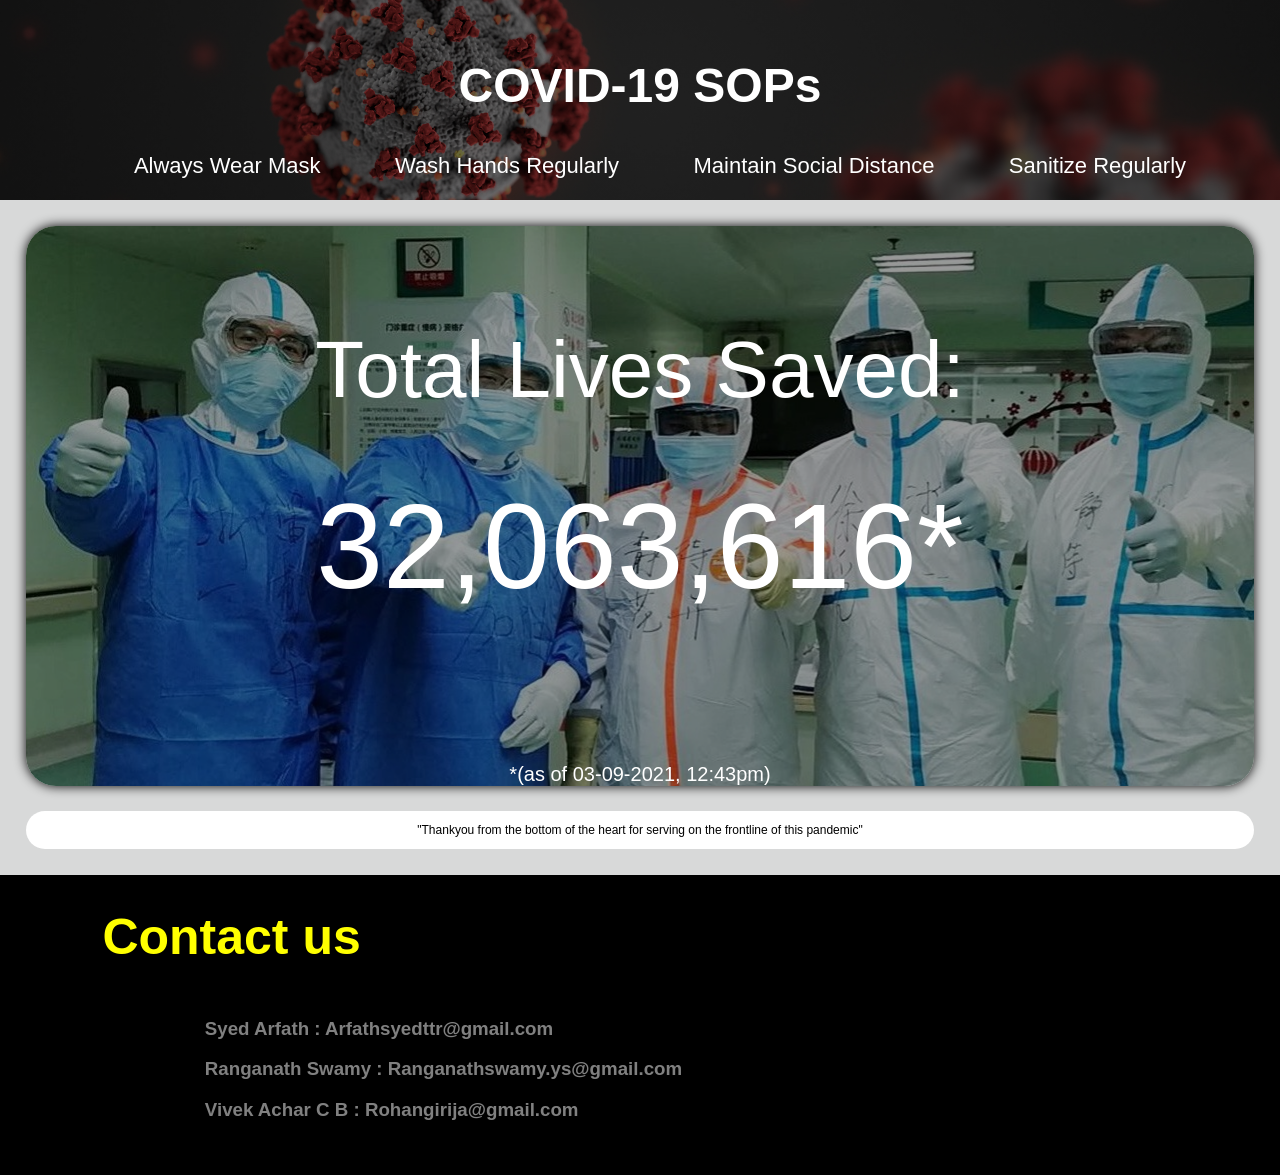
==== covid19-2.html @ ef22227d "Add files via upload" ====
<!DOCTYPE html>
<html lang="en">

<head>
	<meta charset="UTF-8">
	<title>Thankyou Doctors</title>
	<link rel="stylesheet" href="main.css">
	<link href="https://fonts.googleapis.com/css?family=Dosis&display=swap" rel="stylesheet">
</head>

<body>
	<!-- header -->
	<div class="header1">
		<div class="sop">
			<h1>COVID-19 SOPs</h1>
		</div>
		<ul>
			<li>Always Wear Mask</li>
			<li>Wash Hands Regularly</li>
			<li>Maintain Social Distance</li>
			<li>Sanitize Regularly</li>
		</ul>
	</div>
	<!-- // header -->

	<!-- stats -->
	<div class="container1">
		<div class="text1">Total Lives Saved:</div>
		<div class="text2">32,063,616*</div>
		<div class="text3">*(as of 03-09-2021, 12:43pm)</div>
	</div>
	<!-- //stats -->

	<!-- Thankyou Note -->
	<div class="thankyou">
		<p>"Thankyou from the bottom of the heart for serving on the frontline of this pandemic" </p>
	</div>

	<!-- //Thankyou Note -->

	<!-- footer -->
	<div class="footer">
		<h1 class="contact">Contact us</h1>
		<div class="devs">
				<h3>Syed Arfath : Arfathsyedttr@gmail.com</h3>
				<h3>Ranganath Swamy : Ranganathswamy.ys@gmail.com</h3>
				<h3>Vivek Achar C B : Rohangirija@gmail.com</h3>
		</div>
		<!-- <div class="semi">
			<h3>:</h3>
			<h3>:</h3>
			<h3>:</h3>
		</div> -->
		<!-- <ul class="gmail"> 
			<li>Arfathsyedttr@gmail.com</li>
			<li>Ranganathswamy.ys.com</li>
			<li>Rohangirija@gmail.com</li>
		</ul> -->
	</div>

	<!-- //footer -->
</body>

</html>
---- main.css ----
html{
	height:100%;
}
body{
    min-height:100%;
	padding:0px;
	margin:0px;
	background: #d8d9d9;
	display: flex;
	flex-direction: column;
	font-family: sans-serif, "Roboto", Arial;
}
.header1{
	width:100%;
	height: 200px;
	background-image:linear-gradient(rgba(0,0,0,0.6),rgba(0,0,0,0.6)),url(covid19.jpg);
	background-position:center;
				
}
.sop{
	color: white;
	text-align: center;
	padding-top: 2%;
	font: Roboto;
	font-size: 24px;
}
ul{
	display: flex;
	list-style:none;
	justify-content: center;
}
li{
	font-size: 22px;		
	float:left;
	color: white;
	margin:8px 3%;
}
.container1{
    width: auto;
    height: auto;
    margin: 2% 2% 2% 2%;
    border-radius: 30px;
    box-shadow: 0 0 12px #000000;
    background-image:linear-gradient(rgba(0,0,0,0.4),rgba(0,0,0,0.4)),url(coviddocs2.jpg);
}
.text1{
    font: ariel;
	font-size: 80px;
	color: White;
	text-align: center;
	padding-top: 8%;
}
.text2{
    font: sans-serif;
	font-size: 120px;
	color: White;
	text-align: center;
	padding-top: 5%;
}
.text3{
    font: sans-serif;
	font-size:20px;
	color: White;
	text-align: center;
	padding-top: 12%;
}
.thankyou{
	width: 96%;
	height: auto;
	background-color: white;
	border-radius: 30px;
	margin: 0% 2% 2% 2%;
    font: helvetica;
	font-size: 12px;
	color:black;
	text-align: center;
}

.footer{
	width: 100%;
	height: 300px;
	background-color: black;
	padding-bottom: 0px;
	margin-top: auto;
}
.contact{
	color: yellow;
	margin-left: 8%;
	font-size: 50px;
}
.devs {
	color: grey;
	margin-left: 16%;
	margin-top: 4%;
}
/* .semi {
	color: grey;
}
.gmail {
	color: grey;
	display: flex;
	flex-direction: column;
} */
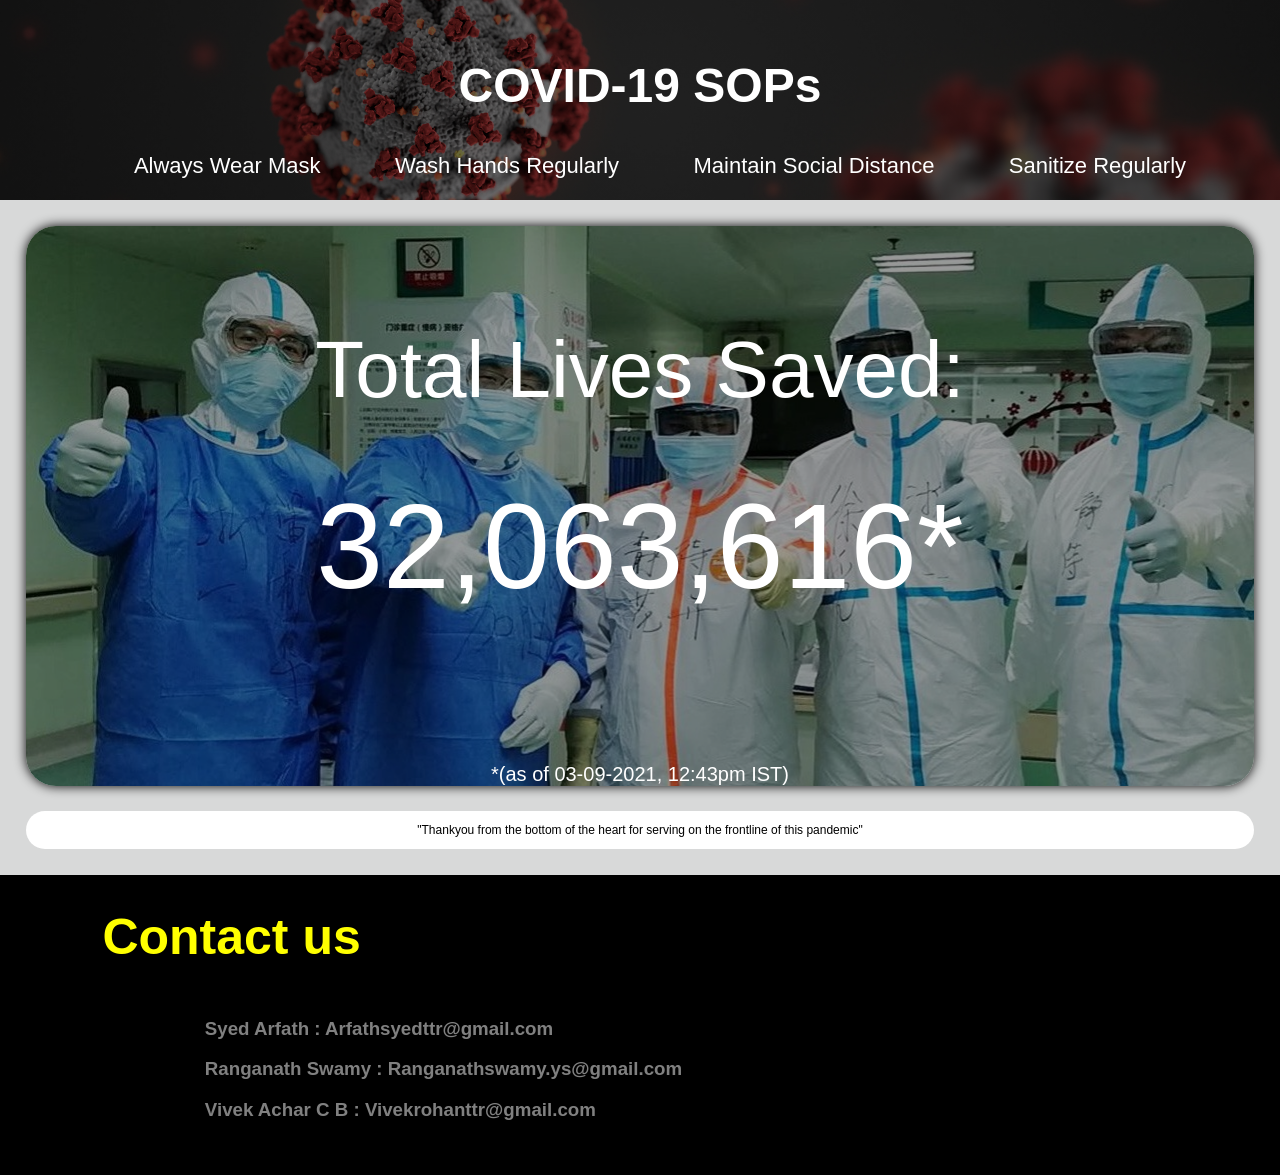
==== commit 6a6d6ac6: "intial commit" ====
--- a/covid19-2.html
+++ b/covid19-2.html
@@ -27,7 +27,7 @@
 	<div class="container1">
 		<div class="text1">Total Lives Saved:</div>
 		<div class="text2">32,063,616*</div>
-		<div class="text3">*(as of 03-09-2021, 12:43pm)</div>
+		<div class="text3">*(as of 03-09-2021, 12:43pm IST)</div>
 	</div>
 	<!-- //stats -->
 
@@ -44,20 +44,9 @@
 		<div class="devs">
 				<h3>Syed Arfath : Arfathsyedttr@gmail.com</h3>
 				<h3>Ranganath Swamy : Ranganathswamy.ys@gmail.com</h3>
-				<h3>Vivek Achar C B : Rohangirija@gmail.com</h3>
+				<h3>Vivek Achar C B : Vivekrohanttr@gmail.com</h3>
 		</div>
-		<!-- <div class="semi">
-			<h3>:</h3>
-			<h3>:</h3>
-			<h3>:</h3>
-		</div> -->
-		<!-- <ul class="gmail"> 
-			<li>Arfathsyedttr@gmail.com</li>
-			<li>Ranganathswamy.ys.com</li>
-			<li>Rohangirija@gmail.com</li>
-		</ul> -->
 	</div>
-
 	<!-- //footer -->
 </body>
 
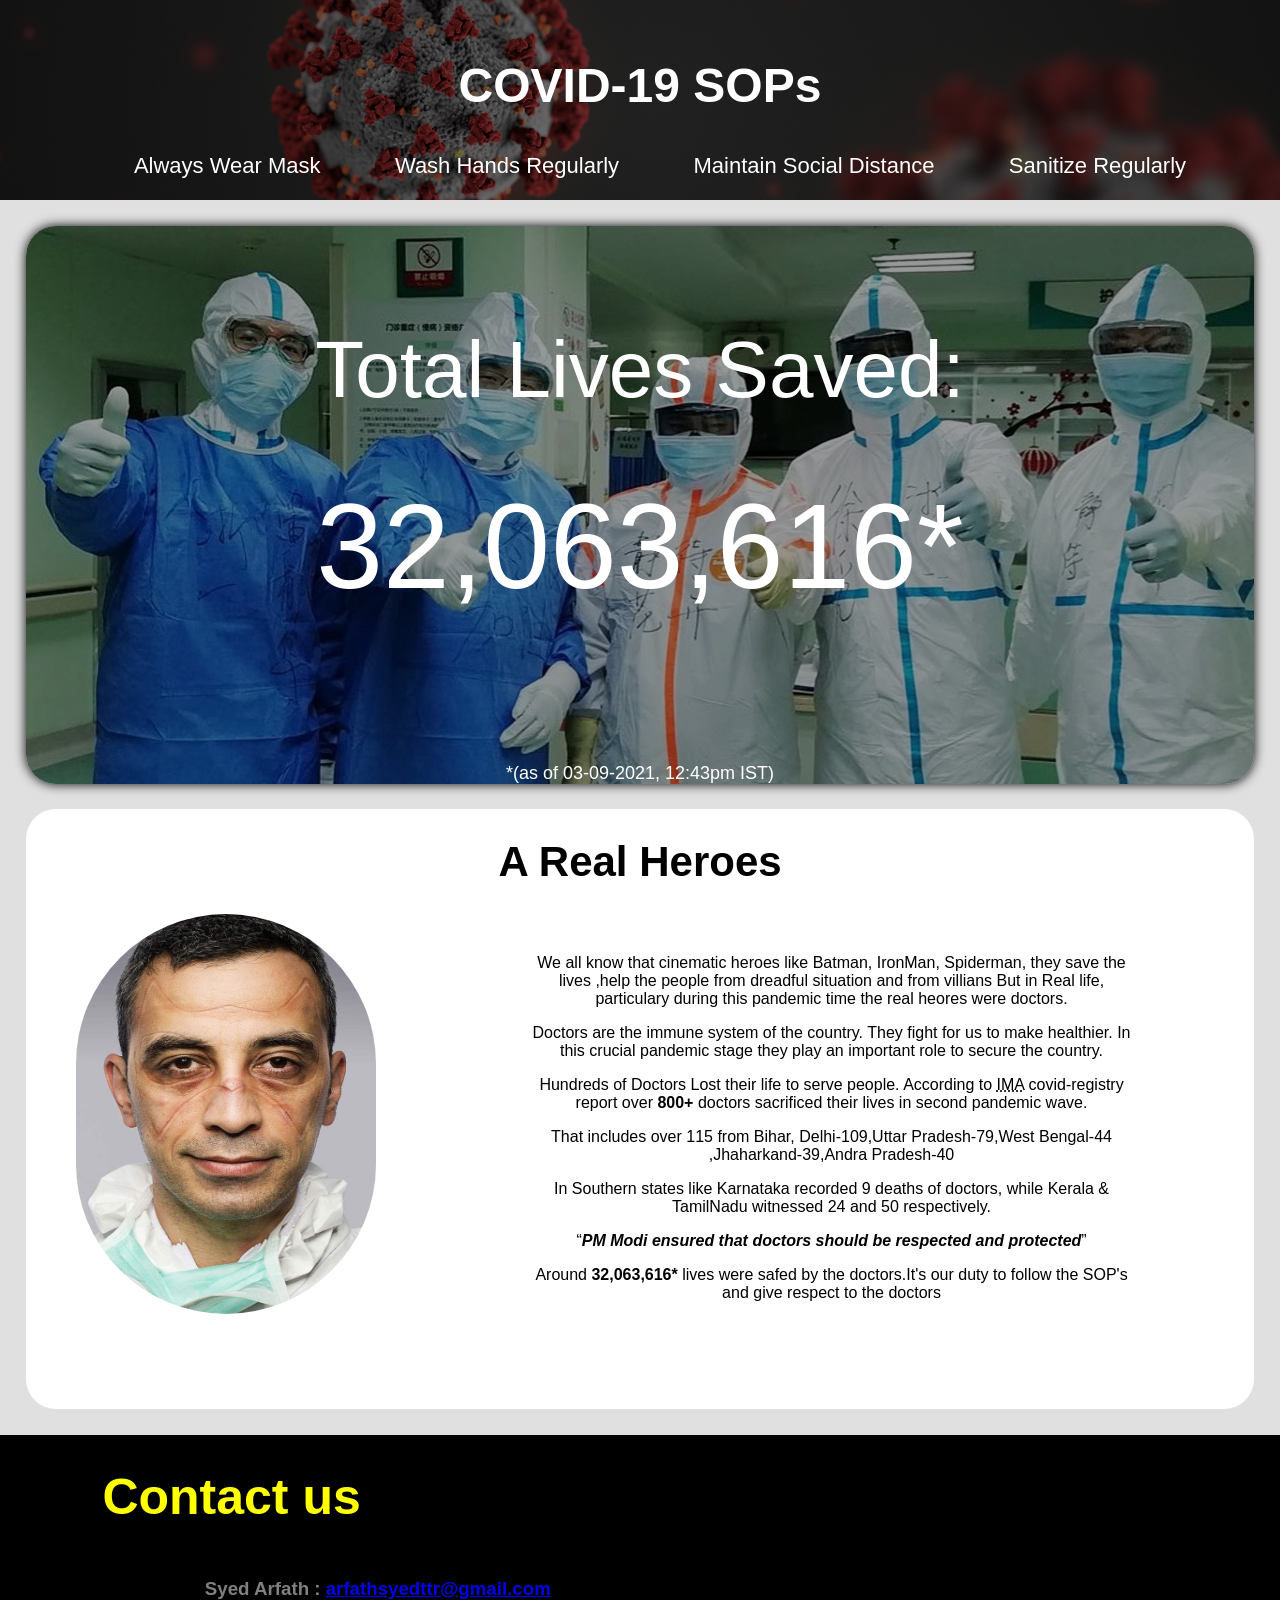
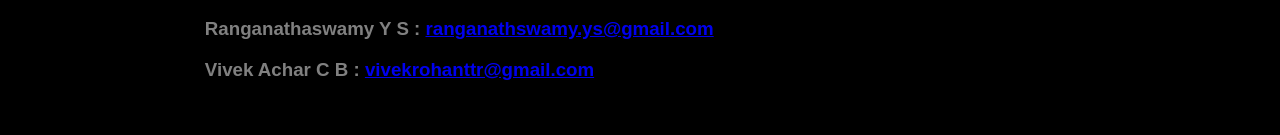
==== commit 4c8f5c99: "Add files via upload" ====
--- a/covid19-2.html
+++ b/covid19-2.html
@@ -3,6 +3,7 @@
 
 <head>
 	<meta charset="UTF-8">
+	<meta http-equiv="X-UA-Compatible" content="IE-edge">
 	<title>Thankyou Doctors</title>
 	<link rel="stylesheet" href="main.css">
 	<link href="https://fonts.googleapis.com/css?family=Dosis&display=swap" rel="stylesheet">
@@ -33,7 +34,23 @@
 
 	<!-- Thankyou Note -->
 	<div class="thankyou">
-		<p>"Thankyou from the bottom of the heart for serving on the frontline of this pandemic" </p>
+		<h1 id="heronote">A Real Heroes</h1>
+		<div>
+			<img class="hero" src="doc1.jpg" alt="Sorry image cannot be loaded.">
+		</div>
+		<div class="note1">
+			<p>We all know that cinematic heroes like Batman, IronMan, Spiderman, they save the lives ,help the people from dreadful situation and from villians But in Real life, particulary during this pandemic time the real heores were doctors.</p>
+			<p>Doctors are the immune system of the country. They fight for us to make healthier. In this crucial pandemic stage they play an important role to secure the country.</p>
+			<p>Hundreds of Doctors Lost their life to serve people. According to <abbr
+					title="Indian Medical Association">IMA</abbr> covid-registry report over <b>800+</b> doctors sacrificed their
+				lives in second pandemic wave.</p>
+			<p>That includes over 115 from Bihar, Delhi-109,Uttar Pradesh-79,West Bengal-44 ,Jhaharkand-39,Andra Pradesh-40</p>
+			<p>In Southern states like Karnataka recorded 9 deaths of doctors, while Kerala & TamilNadu witnessed 24 and 50 respectively.
+			</p>
+			<p><q><i><b>PM Modi ensured that doctors should be respected and protected</b></i></q></p>
+			<p>Around <b>32,063,616*</b> lives were safed by the doctors.It's our duty to follow the SOP's and give respect to the
+				doctors</p>
+		</div>
 	</div>
 
 	<!-- //Thankyou Note -->
@@ -42,9 +59,9 @@
 	<div class="footer">
 		<h1 class="contact">Contact us</h1>
 		<div class="devs">
-				<h3>Syed Arfath : Arfathsyedttr@gmail.com</h3>
-				<h3>Ranganath Swamy : Ranganathswamy.ys@gmail.com</h3>
-				<h3>Vivek Achar C B : Vivekrohanttr@gmail.com</h3>
+				<h3>Syed Arfath : <a href="mailto: arfathsyedttr@gmail.com">arfathsyedttr@gmail.com</a></h3>
+				<h3>Ranganathaswamy Y S : <a href="ranganathswamy.ys@gmail.com">ranganathswamy.ys@gmail.com</a></h3>
+				<h3>Vivek Achar C B : <a href="vivekrohanttr@gmail.com">vivekrohanttr@gmail.com</a></h3>
 		</div>
 	</div>
 	<!-- //footer -->
--- a/main.css
+++ b/main.css
@@ -5,7 +5,7 @@
     min-height:100%;
 	padding:0px;
 	margin:0px;
-	background: #d8d9d9;
+	background-color: #e0e0e0;
 	display: flex;
 	flex-direction: column;
 	font-family: sans-serif, "Roboto", Arial;
@@ -59,14 +59,14 @@
 }
 .text3{
     font: sans-serif;
-	font-size:20px;
+	font-size: 18px;
 	color: White;
 	text-align: center;
 	padding-top: 12%;
 }
 .thankyou{
 	width: 96%;
-	height: auto;
+	height: 600px;
 	background-color: white;
 	border-radius: 30px;
 	margin: 0% 2% 2% 2%;
@@ -74,6 +74,28 @@
 	font-size: 12px;
 	color:black;
 	text-align: center;
+}
+.hero{
+	width: 300px;
+	height: 400px;
+	float: left;
+	margin-left: 50px;
+	border-radius: 150px;
+	position: sticky;
+
+}
+#heronote{
+	text-align: center;
+	font-size: 42px;
+}
+.note1{
+	float: right;
+	width: 600px;
+	height: 600px;
+	text-align: center;
+	margin: 2% 8%;
+	margin-right: 10%;
+	font-size: medium;
 }
 
 .footer{
@@ -92,12 +114,4 @@
 	color: grey;
 	margin-left: 16%;
 	margin-top: 4%;
-}
-/* .semi {
-	color: grey;
-}
-.gmail {
-	color: grey;
-	display: flex;
-	flex-direction: column;
-} */
+}
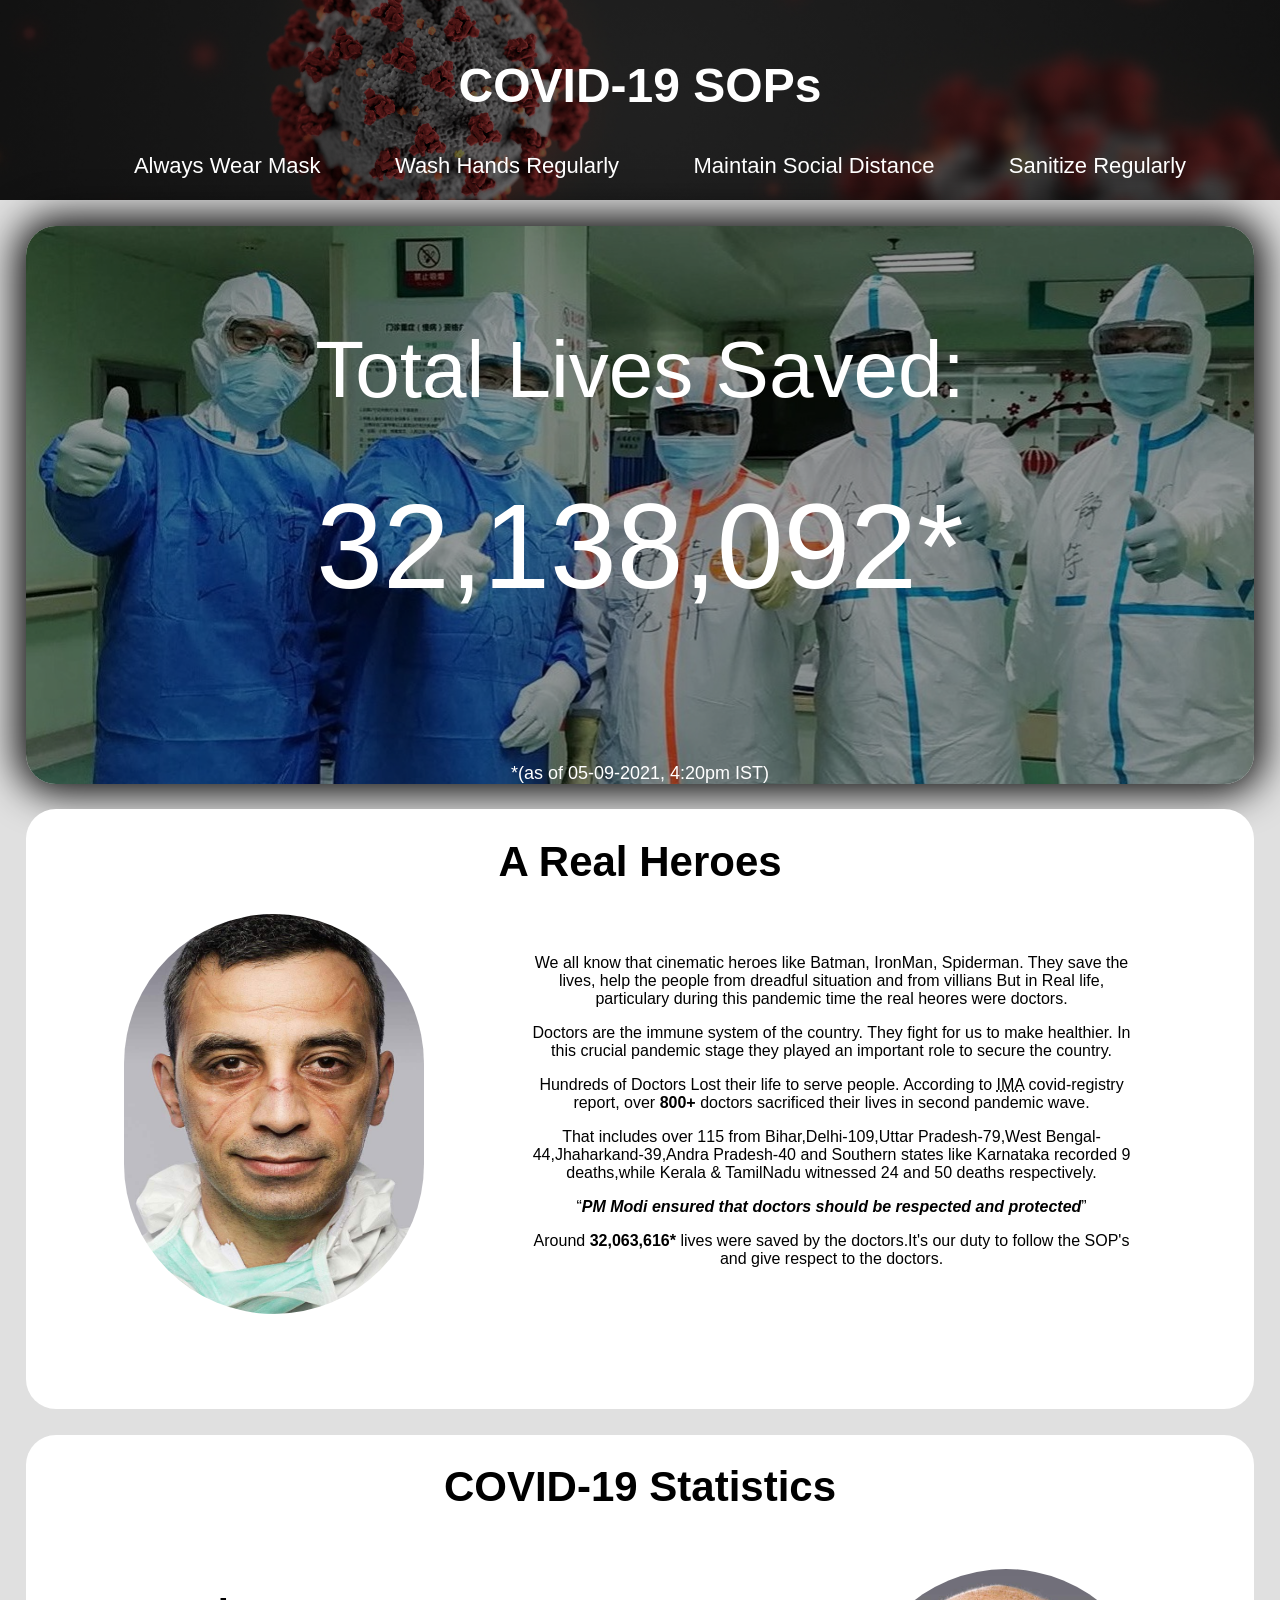
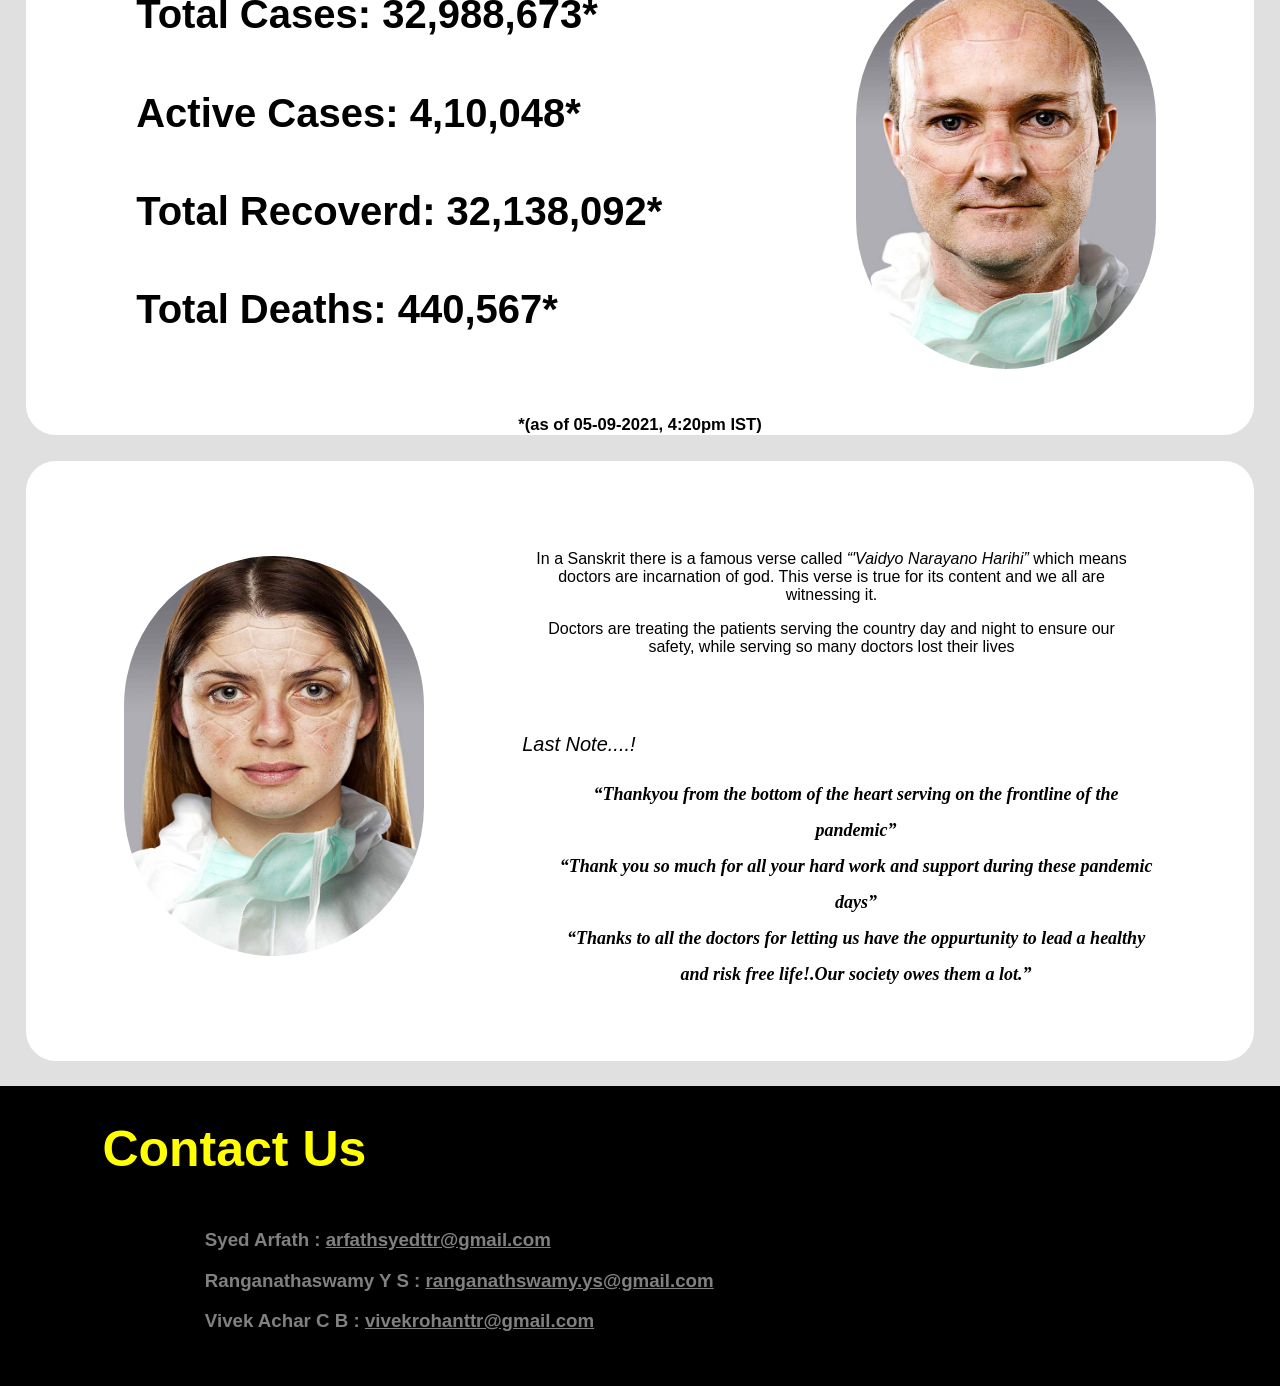
==== commit 03aed112: "content added and bugs fixed" ====
--- a/covid19-2.html
+++ b/covid19-2.html
@@ -27,41 +27,74 @@
 	<!-- stats -->
 	<div class="container1">
 		<div class="text1">Total Lives Saved:</div>
-		<div class="text2">32,063,616*</div>
-		<div class="text3">*(as of 03-09-2021, 12:43pm IST)</div>
+		<div class="text2">32,138,092*</div>
+		<div class="text3">*(as of 05-09-2021, 4:20pm IST)</div>
 	</div>
 	<!-- //stats -->
 
 	<!-- Thankyou Note -->
-	<div class="thankyou">
+	<div class="thankyou1">
 		<h1 id="heronote">A Real Heroes</h1>
 		<div>
-			<img class="hero" src="doc1.jpg" alt="Sorry image cannot be loaded.">
+			<img class="hero1" src="doc1.jpg" alt="Sorry image cannot be loaded.">
 		</div>
 		<div class="note1">
-			<p>We all know that cinematic heroes like Batman, IronMan, Spiderman, they save the lives ,help the people from dreadful situation and from villians But in Real life, particulary during this pandemic time the real heores were doctors.</p>
-			<p>Doctors are the immune system of the country. They fight for us to make healthier. In this crucial pandemic stage they play an important role to secure the country.</p>
+			<p>We all know that cinematic heroes like Batman, IronMan, Spiderman. They save the lives, help the people from dreadful situation and from villians But in Real life, particulary during this pandemic time the real heores were doctors.</p>
+			<p>Doctors are the immune system of the country. They fight for us to make healthier. In this crucial pandemic stage they played an important role to secure the country.</p>
 			<p>Hundreds of Doctors Lost their life to serve people. According to <abbr
-					title="Indian Medical Association">IMA</abbr> covid-registry report over <b>800+</b> doctors sacrificed their
+					title="Indian Medical Association">IMA</abbr> covid-registry report, over <b>800+</b> doctors sacrificed their
 				lives in second pandemic wave.</p>
-			<p>That includes over 115 from Bihar, Delhi-109,Uttar Pradesh-79,West Bengal-44 ,Jhaharkand-39,Andra Pradesh-40</p>
-			<p>In Southern states like Karnataka recorded 9 deaths of doctors, while Kerala & TamilNadu witnessed 24 and 50 respectively.
+			<p>That includes over 115 from Bihar,Delhi-109,Uttar Pradesh-79,West Bengal-44,Jhaharkand-39,Andra Pradesh-40 and Southern states like Karnataka recorded 9 deaths,while Kerala & TamilNadu witnessed 24 and 50 deaths respectively.
 			</p>
 			<p><q><i><b>PM Modi ensured that doctors should be respected and protected</b></i></q></p>
-			<p>Around <b>32,063,616*</b> lives were safed by the doctors.It's our duty to follow the SOP's and give respect to the
-				doctors</p>
+			<p>Around <b>32,063,616*</b> lives were saved by the doctors.It's our duty to follow the SOP's and give respect to the
+				doctors.</p>
 		</div>
 	</div>
 
+	<div class="thankyou2">
+		<h1 id="heronote2">COVID-19 Statistics</h1>
+		<div>
+			<img class="hero2" src="doc2.jpg" alt="Sorry image cannot be loaded.">
+		</div>
+		<div class="stats">
+			<h4>Total Cases: 32,988,673*</h4>
+			<h4>Active Cases: 4,10,048*</h4>
+			<h4>Total Recoverd: 32,138,092*</h4>
+			<h4>Total Deaths: 440,567*</h4>
+		</div>
+		<div class="disclaimer1">
+			<h5>*(as of 05-09-2021, 4:20pm IST)</h5>
+		</div>
+	</div>
+	<div class="thankyou3">
+		<div>
+			<img class="hero3" src="doc3.jpg" alt="Sorry image cannot be loaded.">
+		</div>
+		<div class="note2">
+			<p>In a Sanskrit  there is a famous verse called <i>“'Vaidyo Narayano Harihi”</i> which means doctors are incarnation of god. This verse is true for its content and we all are witnessing it.</p>
+
+			<p>Doctors are treating the patients serving the country day and night to ensure our safety, while serving so many doctors lost their lives</p>
+		</div>
+		<p id="ln">Last Note....!</p>
+		<div class="note3">
+			<q>Thankyou from the bottom of the heart serving on the frontline of the pandemic</q>
+			<br>
+			<q>Thank you so much for all your hard work and support during these pandemic days</q>
+			<br>
+			<q>Thanks to all the doctors for letting us have the oppurtunity to lead a healthy and risk free life!.Our society owes them a lot.</q>
+			<br>
+		</div>
+	</div>
 	<!-- //Thankyou Note -->
 
 	<!-- footer -->
 	<div class="footer">
-		<h1 class="contact">Contact us</h1>
+		<h1 class="contact">Contact Us</h1>
 		<div class="devs">
-				<h3>Syed Arfath : <a href="mailto: arfathsyedttr@gmail.com">arfathsyedttr@gmail.com</a></h3>
-				<h3>Ranganathaswamy Y S : <a href="ranganathswamy.ys@gmail.com">ranganathswamy.ys@gmail.com</a></h3>
-				<h3>Vivek Achar C B : <a href="vivekrohanttr@gmail.com">vivekrohanttr@gmail.com</a></h3>
+				<h3>Syed Arfath : <a href="mailto: arfathsyedttr@gmail.com" target="_blank">arfathsyedttr@gmail.com</a></h3>
+				<h3>Ranganathaswamy Y S : <a href="mailto: ranganathswamy.ys@gmail.com" target="_blank">ranganathswamy.ys@gmail.com</a></h3>
+				<h3>Vivek Achar C B : <a href="mailto: vivekrohanttr@gmail.com" target="_blank">vivekrohanttr@gmail.com</a></h3>
 		</div>
 	</div>
 	<!-- //footer -->
--- a/main.css
+++ b/main.css
@@ -8,7 +8,7 @@
 	background-color: #e0e0e0;
 	display: flex;
 	flex-direction: column;
-	font-family: sans-serif, "Roboto", Arial;
+	font-family: Arial, Helvetica, sans-serif, Cambria, Cochin, Georgia, Times, 'Times New Roman', serif;
 }
 .header1{
 	width:100%;
@@ -40,7 +40,7 @@
     height: auto;
     margin: 2% 2% 2% 2%;
     border-radius: 30px;
-    box-shadow: 0 0 12px #000000;
+    box-shadow: 0 0 40px 8px #000000;
     background-image:linear-gradient(rgba(0,0,0,0.4),rgba(0,0,0,0.4)),url(coviddocs2.jpg);
 }
 .text1{
@@ -64,7 +64,7 @@
 	text-align: center;
 	padding-top: 12%;
 }
-.thankyou{
+.thankyou1{
 	width: 96%;
 	height: 600px;
 	background-color: white;
@@ -75,11 +75,11 @@
 	color:black;
 	text-align: center;
 }
-.hero{
+.hero1{
 	width: 300px;
 	height: 400px;
 	float: left;
-	margin-left: 50px;
+	margin-left: 8%;
 	border-radius: 150px;
 	position: sticky;
 
@@ -93,11 +93,100 @@
 	width: 600px;
 	height: 600px;
 	text-align: center;
-	margin: 2% 8%;
+	margin: 2% 6%;
 	margin-right: 10%;
 	font-size: medium;
-}
-
+	font-family: sans-serif, 'Franklin Gothic Medium', 'Arial Narrow', Arial;
+}
+.thankyou2{
+	width: 96%;
+	height: 600px;
+	background-color: white;
+	border-radius: 30px;
+	margin: 0% 2% 2% 2%;
+    font: helvetica;
+	font-size: 12px;
+	color:black;
+	text-align: center;
+}
+#heronote2{
+	text-align: center;
+	font-size: 42px;
+}
+.hero2{
+	width: 300px;
+	height: 400px;
+	float: right;
+	margin-right: 8%;
+	margin-top: 30px;
+	border-radius: 150px;
+	position: sticky;
+}
+.stats{
+	float:left;
+	text-align: left;
+	font-size: 40px;
+	margin-left: 9%;
+}
+.disclaimer1{
+    font: sans-serif;
+	font-size: 20px;
+	color:black;
+	text-align: center;
+	margin-top: 41%;
+}
+.thankyou3{
+	width: 96%;
+	height: 600px;
+	background-color: white;
+	border-radius: 30px;
+	margin: 0% 2% 2% 2%;
+    font: helvetica;
+	font-size: 12px;
+	color:black;
+	text-align: center;
+}
+.hero3{
+	width: 300px;
+	height: 400px;
+	float: left;
+	margin-left: 8%;
+	margin-top: 95px;
+	border-radius: 150px;
+	position: sticky;
+}
+.note2{
+	float: right;
+	width: 600px;
+	height: 100px;
+	text-align: center;
+	margin-top: 6%;
+	margin-right: 10%;
+	font-size: medium;
+}
+#ln{
+	float:left;
+	width: 250px;
+	height: auto;
+	margin-left: 8%;
+	margin-top: 8%;
+	text-align: left;
+	font-size: 20px;
+	font-style: italic;
+}
+.note3{
+	float: right;
+	width: 600px;
+	height: auto;
+	text-align: center;
+	margin-left: 8%;
+	margin-right: 8%;
+	font-size: 18px;
+	line-height: 2;
+	font-weight: bold;
+	font-style: italic;
+	font-family: 'Times New Roman', Times, serif;
+}
 .footer{
 	width: 100%;
 	height: 300px;
@@ -110,8 +199,11 @@
 	margin-left: 8%;
 	font-size: 50px;
 }
-.devs {
+.devs{
 	color: grey;
 	margin-left: 16%;
 	margin-top: 4%;
+}
+.devs a{
+	color:grey;
 }
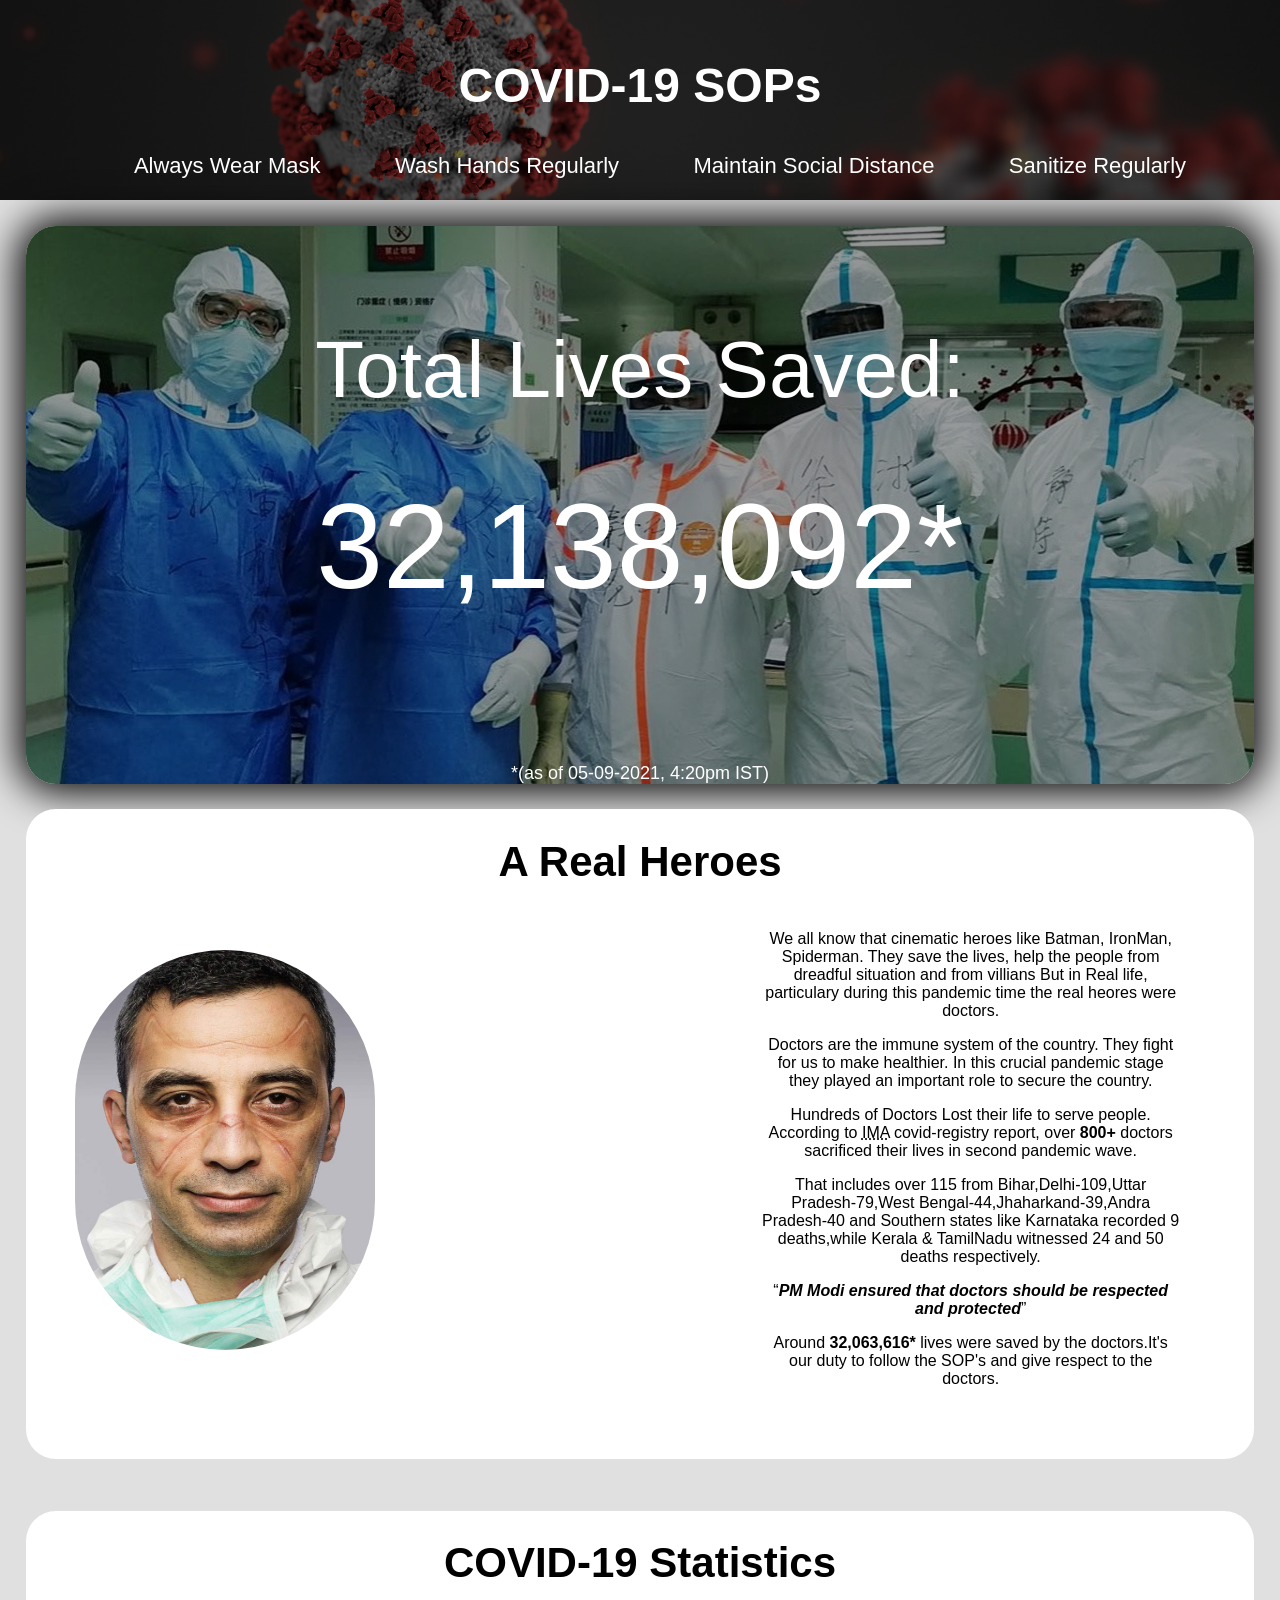
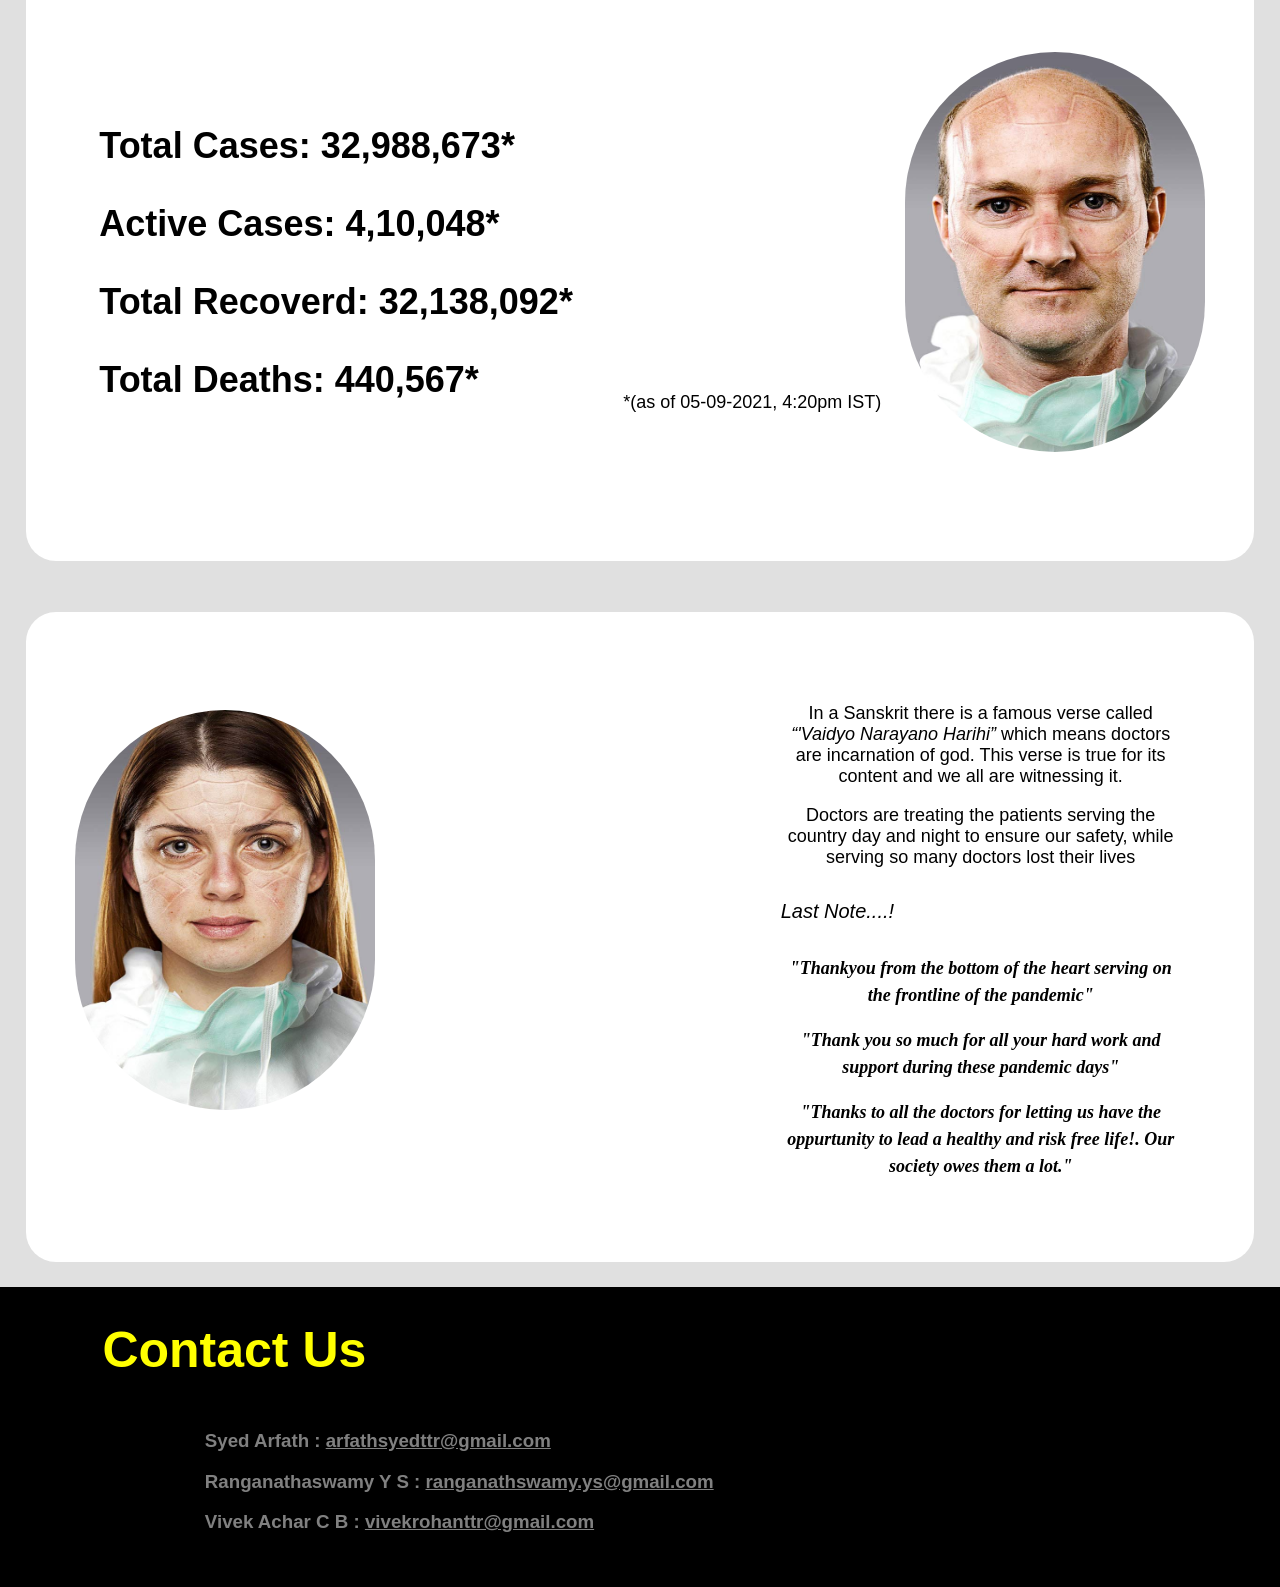
==== commit 2c00ef49: "changesmade" ====
--- a/covid19-2.html
+++ b/covid19-2.html
@@ -25,7 +25,7 @@
 	<!-- // header -->
 
 	<!-- stats -->
-	<div class="container1">
+	<div class="container0">
 		<div class="text1">Total Lives Saved:</div>
 		<div class="text2">32,138,092*</div>
 		<div class="text3">*(as of 05-09-2021, 4:20pm IST)</div>
@@ -38,17 +38,19 @@
 		<div>
 			<img class="hero1" src="doc1.jpg" alt="Sorry image cannot be loaded.">
 		</div>
-		<div class="note1">
-			<p>We all know that cinematic heroes like Batman, IronMan, Spiderman. They save the lives, help the people from dreadful situation and from villians But in Real life, particulary during this pandemic time the real heores were doctors.</p>
-			<p>Doctors are the immune system of the country. They fight for us to make healthier. In this crucial pandemic stage they played an important role to secure the country.</p>
-			<p>Hundreds of Doctors Lost their life to serve people. According to <abbr
+		<div class="container1">
+		    <div class="note1">
+			  <p>We all know that cinematic heroes like Batman, IronMan, Spiderman. They save the lives, help the people from dreadful situation and from villians But in Real life, particulary during this pandemic time the real heores were doctors.</p>
+			  <p>Doctors are the immune system of the country. They fight for us to make healthier. In this crucial pandemic stage they played an important role to secure the country.</p>
+			  <p>Hundreds of Doctors Lost their life to serve people. According to <abbr
 					title="Indian Medical Association">IMA</abbr> covid-registry report, over <b>800+</b> doctors sacrificed their
 				lives in second pandemic wave.</p>
-			<p>That includes over 115 from Bihar,Delhi-109,Uttar Pradesh-79,West Bengal-44,Jhaharkand-39,Andra Pradesh-40 and Southern states like Karnataka recorded 9 deaths,while Kerala & TamilNadu witnessed 24 and 50 deaths respectively.
-			</p>
-			<p><q><i><b>PM Modi ensured that doctors should be respected and protected</b></i></q></p>
-			<p>Around <b>32,063,616*</b> lives were saved by the doctors.It's our duty to follow the SOP's and give respect to the
+			  <p>That includes over 115 from Bihar,Delhi-109,Uttar Pradesh-79,West Bengal-44,Jhaharkand-39,Andra Pradesh-40 and Southern states like Karnataka recorded 9 deaths,while Kerala & TamilNadu witnessed 24 and 50 deaths respectively.
+			  </p>
+			  <p><q><i><b>PM Modi ensured that doctors should be respected and protected</b></i></q></p>
+			  <p>Around <b>32,063,616*</b> lives were saved by the doctors.It's our duty to follow the SOP's and give respect to the
 				doctors.</p>
+		   </div>
 		</div>
 	</div>
 
@@ -57,34 +59,35 @@
 		<div>
 			<img class="hero2" src="doc2.jpg" alt="Sorry image cannot be loaded.">
 		</div>
-		<div class="stats">
-			<h4>Total Cases: 32,988,673*</h4>
-			<h4>Active Cases: 4,10,048*</h4>
-			<h4>Total Recoverd: 32,138,092*</h4>
-			<h4>Total Deaths: 440,567*</h4>
-		</div>
+		<div class="container2">
+		   <div class="stats">
+		     <p>Total Cases: 32,988,673*</p>
+		     <p>Active Cases: 4,10,048*</p>
+		     <p>Total Recoverd: 32,138,092*</p>
+		     <p>Total Deaths: 440,567*</p>
+		  </div>
+	    </div>
 		<div class="disclaimer1">
-			<h5>*(as of 05-09-2021, 4:20pm IST)</h5>
+			<p>*(as of 05-09-2021, 4:20pm IST)</p>
 		</div>
 	</div>
 	<div class="thankyou3">
 		<div>
 			<img class="hero3" src="doc3.jpg" alt="Sorry image cannot be loaded.">
 		</div>
-		<div class="note2">
-			<p>In a Sanskrit  there is a famous verse called <i>“'Vaidyo Narayano Harihi”</i> which means doctors are incarnation of god. This verse is true for its content and we all are witnessing it.</p>
+		<div class="container3">
+		    <div class="note2">
+			  <p>In a Sanskrit  there is a famous verse called <i>“'Vaidyo Narayano Harihi”</i> which means doctors are incarnation of god. This verse is true for its content and we all are witnessing it.</p>
 
-			<p>Doctors are treating the patients serving the country day and night to ensure our safety, while serving so many doctors lost their lives</p>
-		</div>
-		<p id="ln">Last Note....!</p>
-		<div class="note3">
-			<q>Thankyou from the bottom of the heart serving on the frontline of the pandemic</q>
-			<br>
-			<q>Thank you so much for all your hard work and support during these pandemic days</q>
-			<br>
-			<q>Thanks to all the doctors for letting us have the oppurtunity to lead a healthy and risk free life!.Our society owes them a lot.</q>
-			<br>
-		</div>
+			  <p>Doctors are treating the patients serving the country day and night to ensure our safety, while serving so many doctors lost their lives</p>
+		    </div>
+		    <p class="ln">Last Note....!</p>
+		    <div class="note3">
+			  <p>"Thankyou from the bottom of the heart serving on the frontline of the pandemic"</p>
+			  <p>"Thank you so much for all your hard work and support during these pandemic days"</p>
+			  <p>"Thanks to all the doctors for letting us have the oppurtunity to lead a healthy and risk free life!. Our society owes them a lot."</p>
+		    </div>
+	   </div>
 	</div>
 	<!-- //Thankyou Note -->
 
--- a/main.css
+++ b/main.css
@@ -35,13 +35,14 @@
 	color: white;
 	margin:8px 3%;
 }
-.container1{
-    width: auto;
+.container0{
+    width: 96%;
     height: auto;
-    margin: 2% 2% 2% 2%;
+	margin: 2% 2%;
     border-radius: 30px;
     box-shadow: 0 0 40px 8px #000000;
     background-image:linear-gradient(rgba(0,0,0,0.4),rgba(0,0,0,0.4)),url(coviddocs2.jpg);
+	background-position: center;
 }
 .text1{
     font: ariel;
@@ -66,7 +67,7 @@
 }
 .thankyou1{
 	width: 96%;
-	height: 600px;
+	height: 650px;
 	background-color: white;
 	border-radius: 30px;
 	margin: 0% 2% 2% 2%;
@@ -79,7 +80,8 @@
 	width: 300px;
 	height: 400px;
 	float: left;
-	margin-left: 8%;
+	margin-top: 3%;
+	margin-left: 4%;
 	border-radius: 150px;
 	position: sticky;
 
@@ -88,22 +90,29 @@
 	text-align: center;
 	font-size: 42px;
 }
+.container1{
+	width: 420px;
+	height: 500px;
+	/* margin-top: 6%; */
+	margin-right: 6%;
+	float: right;
+	position: sticky;
+	text-align: center;
+}
 .note1{
-	float: right;
+	/* float: right;
 	width: 600px;
-	height: 600px;
-	text-align: center;
-	margin: 2% 6%;
-	margin-right: 10%;
+	height: 600px; */
+	text-align: center;
 	font-size: medium;
 	font-family: sans-serif, 'Franklin Gothic Medium', 'Arial Narrow', Arial;
 }
 .thankyou2{
 	width: 96%;
-	height: 600px;
+	height: 650px;
 	background-color: white;
 	border-radius: 30px;
-	margin: 0% 2% 2% 2%;
+	margin: 2% 2%;
     font: helvetica;
 	font-size: 12px;
 	color:black;
@@ -112,77 +121,84 @@
 #heronote2{
 	text-align: center;
 	font-size: 42px;
+}
+.container2{
+	width: 500px;
+	height: 350px;
+	margin-top: 6%;
+	margin-left: 6%;
+	float: left;
+	position: sticky;
+	text-align: center;
 }
 .hero2{
 	width: 300px;
 	height: 400px;
 	float: right;
-	margin-right: 8%;
-	margin-top: 30px;
+	margin-top: 3%;
+	margin-right: 4%;
 	border-radius: 150px;
 	position: sticky;
 }
 .stats{
-	float:left;
 	text-align: left;
-	font-size: 40px;
-	margin-left: 9%;
+	font-size: 36px;
+	font-weight: bold;
 }
 .disclaimer1{
-    font: sans-serif;
-	font-size: 20px;
-	color:black;
-	text-align: center;
-	margin-top: 41%;
+    width: auto;
+	padding-bottom: 0px;
+	margin-top: auto;
+	font: sans-serif;
+	font-size: 18px;
+	font-weight: 200;
+	color:black; 
+	text-align: center;
+	margin-top: 33%;
 }
 .thankyou3{
 	width: 96%;
-	height: 600px;
+	height: 650px;
 	background-color: white;
 	border-radius: 30px;
-	margin: 0% 2% 2% 2%;
+	margin: 2% 2%;
     font: helvetica;
 	font-size: 12px;
 	color:black;
+	text-align: center;
+}
+.container3{
+	width: 400px;
+	height: 600px;
+	margin-top: 6%;
+	margin-right: 6%;
+	float: right;
+	position: sticky;
 	text-align: center;
 }
 .hero3{
 	width: 300px;
 	height: 400px;
 	float: left;
-	margin-left: 8%;
-	margin-top: 95px;
+	margin-left: 4%;
+	margin-top: 8%;
 	border-radius: 150px;
 	position: sticky;
 }
 .note2{
-	float: right;
-	width: 600px;
-	height: 100px;
-	text-align: center;
-	margin-top: 6%;
-	margin-right: 10%;
-	font-size: medium;
-}
-#ln{
-	float:left;
-	width: 250px;
-	height: auto;
-	margin-left: 8%;
-	margin-top: 8%;
+	text-align: center;
+	font-size: 18px;
+}
+.ln{
 	text-align: left;
 	font-size: 20px;
 	font-style: italic;
+	margin-top: 8%;
+	margin-bottom: 8%;
 }
 .note3{
-	float: right;
-	width: 600px;
-	height: auto;
-	text-align: center;
-	margin-left: 8%;
-	margin-right: 8%;
-	font-size: 18px;
-	line-height: 2;
+	font-size: 18px;
+	line-height: 1.5;
 	font-weight: bold;
 	font-style: italic;
 	font-family: 'Times New Roman', Times, serif;
